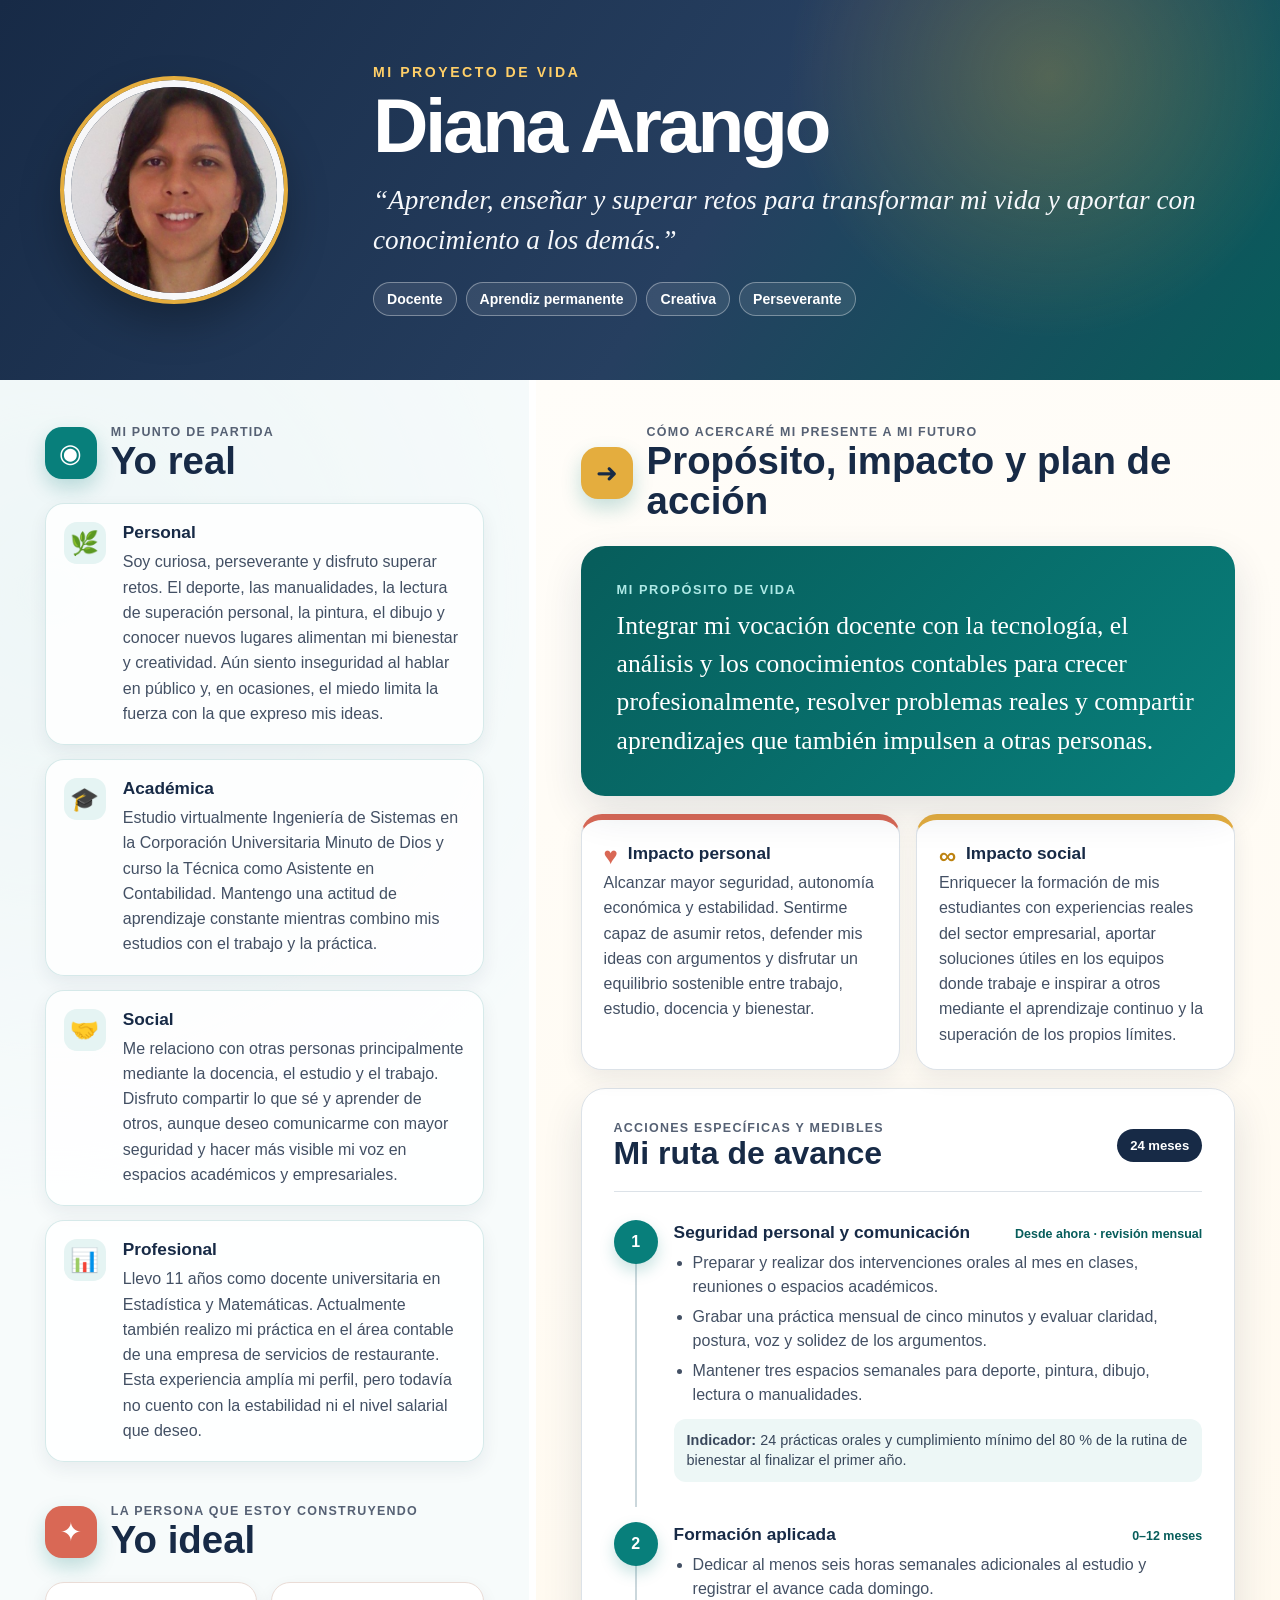
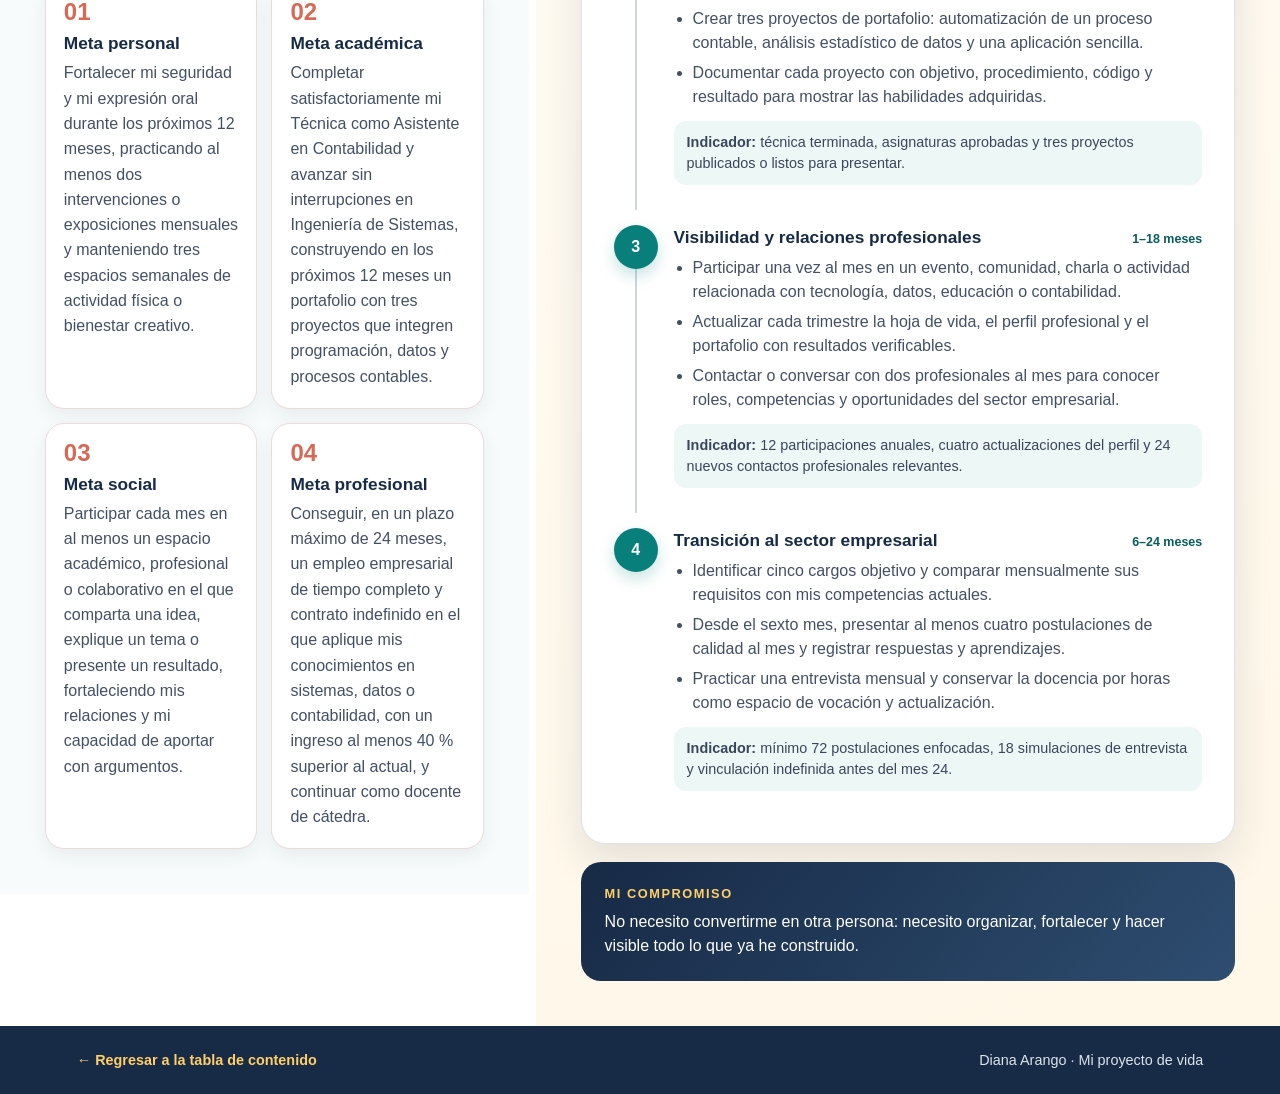
==== parte1.html @ 08da2c07 "Add files via upload" ====
<!DOCTYPE html>
<html lang="es">
<head>
  <meta charset="UTF-8" />
  <meta name="viewport" content="width=device-width, initial-scale=1.0" />
  <meta name="description" content="Proyecto de vida de Diana Arango: perfil actual, perfil proyectado y plan de acción." />
  <title>Mi proyecto de vida | Diana Arango</title>
  <link rel="stylesheet" href="styles.css" />
  <script src="app.js" defer></script>
</head>

<body>
  <main class="page">
    <header class="hero">
      <div class="photo-frame">
        <!-- FOTO: guarda tu imagen en assets/foto-diana.jpg -->
        <img id="profilePhoto" src="assets/foto-diana.jpg" alt="Fotografía de Diana Arango" />
        <div class="photo-placeholder" id="photoPlaceholder" aria-hidden="true">
          <span>📷</span>
          <strong>Aquí va mi foto</strong>
          <small>assets/foto-diana.jpg</small>
        </div>
      </div>

      <div class="hero-copy">
        <p class="eyebrow">MI PROYECTO DE VIDA</p>
        <h1>Diana Arango</h1>
        <p class="life-phrase">“Aprender, enseñar y superar retos para transformar mi vida y aportar con conocimiento a los demás.”</p>
        <div class="identity-tags" aria-label="Rasgos que me identifican">
          <span>Docente</span>
          <span>Aprendiz permanente</span>
          <span>Creativa</span>
          <span>Perseverante</span>
        </div>
      </div>
    </header>

    <section class="infographic" aria-label="Proyecto de vida de Diana Arango">
      <aside class="profiles-column">
        <section class="profile-panel real-panel" aria-labelledby="realTitle">
          <div class="section-heading">
            <span class="heading-icon">◉</span>
            <div>
              <p>Mi punto de partida</p>
              <h2 id="realTitle">Yo real</h2>
            </div>
          </div>

          <div class="dimension-list">
            <article class="dimension-card">
              <span class="dimension-icon">🌿</span>
              <div>
                <h3>Personal</h3>
                <p>Soy curiosa, perseverante y disfruto superar retos. El deporte, las manualidades, la lectura de superación personal, la pintura, el dibujo y conocer nuevos lugares alimentan mi bienestar y creatividad. Aún siento inseguridad al hablar en público y, en ocasiones, el miedo limita la fuerza con la que expreso mis ideas.</p>
              </div>
            </article>

            <article class="dimension-card">
              <span class="dimension-icon">🎓</span>
              <div>
                <h3>Académica</h3>
                <p>Estudio virtualmente Ingeniería de Sistemas en la Corporación Universitaria Minuto de Dios y curso la Técnica como Asistente en Contabilidad. Mantengo una actitud de aprendizaje constante mientras combino mis estudios con el trabajo y la práctica.</p>
              </div>
            </article>

            <article class="dimension-card">
              <span class="dimension-icon">🤝</span>
              <div>
                <h3>Social</h3>
                <p>Me relaciono con otras personas principalmente mediante la docencia, el estudio y el trabajo. Disfruto compartir lo que sé y aprender de otros, aunque deseo comunicarme con mayor seguridad y hacer más visible mi voz en espacios académicos y empresariales.</p>
              </div>
            </article>

            <article class="dimension-card">
              <span class="dimension-icon">📊</span>
              <div>
                <h3>Profesional</h3>
                <p>Llevo 11 años como docente universitaria en Estadística y Matemáticas. Actualmente también realizo mi práctica en el área contable de una empresa de servicios de restaurante. Esta experiencia amplía mi perfil, pero todavía no cuento con la estabilidad ni el nivel salarial que deseo.</p>
              </div>
            </article>
          </div>
        </section>

        <section class="profile-panel ideal-panel" aria-labelledby="idealTitle">
          <div class="section-heading">
            <span class="heading-icon">✦</span>
            <div>
              <p>La persona que estoy construyendo</p>
              <h2 id="idealTitle">Yo ideal</h2>
            </div>
          </div>

          <div class="goal-grid">
            <article class="goal-card">
              <span>01</span>
              <h3>Meta personal</h3>
              <p>Fortalecer mi seguridad y mi expresión oral durante los próximos 12 meses, practicando al menos dos intervenciones o exposiciones mensuales y manteniendo tres espacios semanales de actividad física o bienestar creativo.</p>
            </article>

            <article class="goal-card">
              <span>02</span>
              <h3>Meta académica</h3>
              <p>Completar satisfactoriamente mi Técnica como Asistente en Contabilidad y avanzar sin interrupciones en Ingeniería de Sistemas, construyendo en los próximos 12 meses un portafolio con tres proyectos que integren programación, datos y procesos contables.</p>
            </article>

            <article class="goal-card">
              <span>03</span>
              <h3>Meta social</h3>
              <p>Participar cada mes en al menos un espacio académico, profesional o colaborativo en el que comparta una idea, explique un tema o presente un resultado, fortaleciendo mis relaciones y mi capacidad de aportar con argumentos.</p>
            </article>

            <article class="goal-card">
              <span>04</span>
              <h3>Meta profesional</h3>
              <p>Conseguir, en un plazo máximo de 24 meses, un empleo empresarial de tiempo completo y contrato indefinido en el que aplique mis conocimientos en sistemas, datos o contabilidad, con un ingreso al menos 40 % superior al actual, y continuar como docente de cátedra.</p>
            </article>
          </div>
        </section>
      </aside>

      <section class="action-column" aria-labelledby="purposeTitle">
        <div class="section-heading center-heading">
          <span class="heading-icon">➜</span>
          <div>
            <p>Cómo acercaré mi presente a mi futuro</p>
            <h2 id="purposeTitle">Propósito, impacto y plan de acción</h2>
          </div>
        </div>

        <section class="purpose-statement">
          <p class="purpose-label">Mi propósito de vida</p>
          <blockquote>Integrar mi vocación docente con la tecnología, el análisis y los conocimientos contables para crecer profesionalmente, resolver problemas reales y compartir aprendizajes que también impulsen a otras personas.</blockquote>
        </section>

        <div class="impact-grid">
          <article class="impact-card personal-impact">
            <div class="impact-title">
              <span>♥</span>
              <h3>Impacto personal</h3>
            </div>
            <p>Alcanzar mayor seguridad, autonomía económica y estabilidad. Sentirme capaz de asumir retos, defender mis ideas con argumentos y disfrutar un equilibrio sostenible entre trabajo, estudio, docencia y bienestar.</p>
          </article>

          <article class="impact-card social-impact">
            <div class="impact-title">
              <span>∞</span>
              <h3>Impacto social</h3>
            </div>
            <p>Enriquecer la formación de mis estudiantes con experiencias reales del sector empresarial, aportar soluciones útiles en los equipos donde trabaje e inspirar a otros mediante el aprendizaje continuo y la superación de los propios límites.</p>
          </article>
        </div>

        <section class="roadmap" aria-labelledby="roadmapTitle">
          <div class="roadmap-header">
            <div>
              <p>Acciones específicas y medibles</p>
              <h3 id="roadmapTitle">Mi ruta de avance</h3>
            </div>
            <span class="route-badge">24 meses</span>
          </div>

          <div class="timeline">
            <article class="timeline-item">
              <div class="timeline-marker">1</div>
              <div class="timeline-content">
                <div class="timeline-topline">
                  <h4>Seguridad personal y comunicación</h4>
                  <span>Desde ahora · revisión mensual</span>
                </div>
                <ul>
                  <li>Preparar y realizar dos intervenciones orales al mes en clases, reuniones o espacios académicos.</li>
                  <li>Grabar una práctica mensual de cinco minutos y evaluar claridad, postura, voz y solidez de los argumentos.</li>
                  <li>Mantener tres espacios semanales para deporte, pintura, dibujo, lectura o manualidades.</li>
                </ul>
                <p class="indicator"><strong>Indicador:</strong> 24 prácticas orales y cumplimiento mínimo del 80 % de la rutina de bienestar al finalizar el primer año.</p>
              </div>
            </article>

            <article class="timeline-item">
              <div class="timeline-marker">2</div>
              <div class="timeline-content">
                <div class="timeline-topline">
                  <h4>Formación aplicada</h4>
                  <span>0–12 meses</span>
                </div>
                <ul>
                  <li>Dedicar al menos seis horas semanales adicionales al estudio y registrar el avance cada domingo.</li>
                  <li>Crear tres proyectos de portafolio: automatización de un proceso contable, análisis estadístico de datos y una aplicación sencilla.</li>
                  <li>Documentar cada proyecto con objetivo, procedimiento, código y resultado para mostrar las habilidades adquiridas.</li>
                </ul>
                <p class="indicator"><strong>Indicador:</strong> técnica terminada, asignaturas aprobadas y tres proyectos publicados o listos para presentar.</p>
              </div>
            </article>

            <article class="timeline-item">
              <div class="timeline-marker">3</div>
              <div class="timeline-content">
                <div class="timeline-topline">
                  <h4>Visibilidad y relaciones profesionales</h4>
                  <span>1–18 meses</span>
                </div>
                <ul>
                  <li>Participar una vez al mes en un evento, comunidad, charla o actividad relacionada con tecnología, datos, educación o contabilidad.</li>
                  <li>Actualizar cada trimestre la hoja de vida, el perfil profesional y el portafolio con resultados verificables.</li>
                  <li>Contactar o conversar con dos profesionales al mes para conocer roles, competencias y oportunidades del sector empresarial.</li>
                </ul>
                <p class="indicator"><strong>Indicador:</strong> 12 participaciones anuales, cuatro actualizaciones del perfil y 24 nuevos contactos profesionales relevantes.</p>
              </div>
            </article>

            <article class="timeline-item">
              <div class="timeline-marker">4</div>
              <div class="timeline-content">
                <div class="timeline-topline">
                  <h4>Transición al sector empresarial</h4>
                  <span>6–24 meses</span>
                </div>
                <ul>
                  <li>Identificar cinco cargos objetivo y comparar mensualmente sus requisitos con mis competencias actuales.</li>
                  <li>Desde el sexto mes, presentar al menos cuatro postulaciones de calidad al mes y registrar respuestas y aprendizajes.</li>
                  <li>Practicar una entrevista mensual y conservar la docencia por horas como espacio de vocación y actualización.</li>
                </ul>
                <p class="indicator"><strong>Indicador:</strong> mínimo 72 postulaciones enfocadas, 18 simulaciones de entrevista y vinculación indefinida antes del mes 24.</p>
              </div>
            </article>
          </div>
        </section>

        <section class="closing-box">
          <span>Mi compromiso</span>
          <p>
            No necesito convertirme en otra persona: necesito organizar,
            fortalecer y hacer visible todo lo que ya he construido.
          </p>
        </section>
      </section>
    </section>

    <footer>
      <a href="index.html">← Regresar a la tabla de contenido</a>
      <span>Diana Arango · Mi proyecto de vida</span>
    </footer>
  </main>

  <button
    class="top-button"
    id="topButton"
    type="button"
    aria-label="Volver al inicio"
  >
    ↑
  </button>

  
</body>
</html>
---- styles.css ----
:root {
  --navy: #172a46;
  --navy-soft: #263f60;
  --teal: #087f7b;
  --teal-dark: #075d5b;
  --gold: #e4ad3e;
  --coral: #d96855;
  --sky: #dfeff1;
  --cream: #fff7e8;
  --paper: #ffffff;
  --ink: #172033;
  --muted: #566174;
  --line: #dce2e8;
  --shadow: 0 16px 40px rgba(23, 42, 70, 0.12);
  --radius: 24px;
}

* { box-sizing: border-box; }
html { scroll-behavior: smooth; }

body {
  margin: 0;
  color: var(--ink);
  background: #edf2f5;
  font-family: "Segoe UI", Arial, Helvetica, sans-serif;
  font-size: 16px;
}

.page {
  width: min(1520px, 100%);
  margin: 0 auto;
  background: var(--paper);
  box-shadow: 0 0 55px rgba(23, 42, 70, 0.16);
}

.hero {
  min-height: 330px;
  display: grid;
  grid-template-columns: 245px minmax(0, 1fr);
  align-items: center;
  gap: clamp(28px, 5vw, 72px);
  padding: clamp(32px, 5vw, 70px);
  color: white;
  background:
    radial-gradient(circle at 82% 20%, rgba(228, 173, 62, 0.28), transparent 24%),
    linear-gradient(125deg, var(--navy) 0%, var(--navy-soft) 56%, var(--teal-dark) 100%);
  overflow: hidden;
}

.photo-frame {
  position: relative;
  width: 220px;
  aspect-ratio: 1;
  border-radius: 50%;
  background: rgba(255, 255, 255, 0.1);
  border: 7px solid rgba(255, 255, 255, 0.96);
  outline: 4px solid var(--gold);
  box-shadow: 0 20px 45px rgba(0, 0, 0, 0.3);
  overflow: hidden;
}

.photo-frame img {
  width: 100%;
  height: 100%;
  object-fit: cover;
  object-position: center;
  display: block;
}

.photo-placeholder {
  position: absolute;
  inset: 0;
  display: none;
  place-content: center;
  justify-items: center;
  gap: 6px;
  padding: 20px;
  text-align: center;
  background: linear-gradient(145deg, #294968, #0b6867);
}

.photo-placeholder span { font-size: 2.8rem; }
.photo-placeholder strong { font-size: 1rem; }
.photo-placeholder small { font-size: 0.73rem; opacity: 0.84; }
.hero-copy { max-width: 900px; }

.eyebrow {
  margin: 0 0 8px;
  color: #ffcf68;
  font-size: 0.88rem;
  font-weight: 800;
  letter-spacing: 0.18em;
}

.hero h1 {
  margin: 0;
  font-size: clamp(2.9rem, 6vw, 5.4rem);
  line-height: 0.98;
  letter-spacing: -0.045em;
}

.life-phrase {
  max-width: 880px;
  margin: 18px 0 22px;
  color: #f6f8fb;
  font-family: Georgia, "Times New Roman", serif;
  font-size: clamp(1.18rem, 2.2vw, 1.7rem);
  font-style: italic;
  line-height: 1.45;
}

.identity-tags { display: flex; flex-wrap: wrap; gap: 9px; }

.identity-tags span {
  padding: 8px 13px;
  border: 1px solid rgba(255, 255, 255, 0.35);
  border-radius: 999px;
  background: rgba(255, 255, 255, 0.09);
  font-size: 0.88rem;
  font-weight: 700;
}

.infographic {
  display: grid;
  grid-template-columns: minmax(430px, 0.9fr) minmax(560px, 1.25fr);
  align-items: start;
}

.profiles-column {
  padding: clamp(26px, 3.5vw, 52px);
  background:
    linear-gradient(rgba(255,255,255,.75), rgba(255,255,255,.75)),
    radial-gradient(circle at 10% 10%, #bcdde0, transparent 32%),
    var(--sky);
  border-right: 7px solid white;
}

.profile-panel + .profile-panel { margin-top: 42px; }

.section-heading {
  display: flex;
  align-items: center;
  gap: 14px;
  margin-bottom: 22px;
}

.section-heading p, .roadmap-header p {
  margin: 0 0 2px;
  color: var(--muted);
  font-size: 0.78rem;
  font-weight: 800;
  letter-spacing: 0.1em;
  text-transform: uppercase;
}

.section-heading h2, .roadmap-header h3 {
  margin: 0;
  color: var(--navy);
  font-size: clamp(1.75rem, 3vw, 2.5rem);
  line-height: 1.05;
}

.heading-icon {
  flex: 0 0 auto;
  width: 52px;
  height: 52px;
  display: grid;
  place-items: center;
  border-radius: 17px;
  color: white;
  background: var(--teal);
  font-size: 1.65rem;
  box-shadow: 0 9px 20px rgba(8, 127, 123, 0.24);
}

.dimension-list { display: grid; gap: 14px; }

.dimension-card {
  display: grid;
  grid-template-columns: 46px 1fr;
  gap: 13px;
  padding: 18px;
  border: 1px solid rgba(8, 127, 123, 0.16);
  border-radius: 19px;
  background: rgba(255, 255, 255, 0.83);
  box-shadow: 0 7px 18px rgba(23, 42, 70, 0.07);
}

.dimension-icon {
  width: 42px;
  height: 42px;
  display: grid;
  place-items: center;
  border-radius: 13px;
  background: #e5f4f3;
  font-size: 1.45rem;
}

.dimension-card h3, .goal-card h3, .impact-card h3 {
  margin: 0 0 6px;
  color: var(--navy);
  font-size: 1.08rem;
}

.dimension-card p, .goal-card p, .impact-card p {
  margin: 0;
  color: #435064;
  line-height: 1.58;
}

.ideal-panel .heading-icon { background: var(--coral); }
.goal-grid { display: grid; grid-template-columns: 1fr 1fr; gap: 14px; }

.goal-card {
  position: relative;
  min-height: 250px;
  padding: 50px 18px 19px;
  border-radius: 19px;
  background: var(--paper);
  border: 1px solid #eadcd6;
  box-shadow: 0 7px 18px rgba(23, 42, 70, 0.07);
}

.goal-card > span {
  position: absolute;
  top: 15px;
  left: 18px;
  color: var(--coral);
  font-size: 1.5rem;
  font-weight: 900;
}

.action-column {
  padding: clamp(26px, 3.5vw, 52px);
  background: linear-gradient(160deg, #fffdf9 0%, var(--cream) 100%);
}

.center-heading { margin-bottom: 24px; }
.center-heading .heading-icon { background: var(--gold); color: var(--navy); }

.purpose-statement {
  position: relative;
  padding: clamp(24px, 3vw, 36px);
  border-radius: var(--radius);
  color: white;
  background: linear-gradient(135deg, var(--teal-dark), var(--teal));
  box-shadow: var(--shadow);
}

.purpose-label {
  margin: 0 0 10px;
  color: #aee9e6;
  font-size: 0.8rem;
  font-weight: 800;
  letter-spacing: 0.12em;
  text-transform: uppercase;
}

.purpose-statement blockquote {
  margin: 0;
  font-family: Georgia, "Times New Roman", serif;
  font-size: clamp(1.22rem, 2vw, 1.65rem);
  line-height: 1.5;
}

.impact-grid { display: grid; grid-template-columns: 1fr 1fr; gap: 16px; margin: 18px 0; }

.impact-card {
  padding: 22px;
  border-radius: 21px;
  background: white;
  border: 1px solid var(--line);
  box-shadow: 0 8px 22px rgba(23, 42, 70, 0.08);
}

.personal-impact { border-top: 6px solid var(--coral); }
.social-impact { border-top: 6px solid var(--gold); }
.impact-title { display: flex; align-items: center; gap: 10px; }
.impact-title span { color: var(--coral); font-size: 1.5rem; font-weight: 900; }
.social-impact .impact-title span { color: #bd8311; }

.roadmap {
  padding: clamp(22px, 3vw, 32px);
  border-radius: var(--radius);
  background: white;
  border: 1px solid var(--line);
  box-shadow: var(--shadow);
}

.roadmap-header {
  display: flex;
  justify-content: space-between;
  align-items: center;
  gap: 16px;
  padding-bottom: 20px;
  border-bottom: 1px solid var(--line);
}

.roadmap-header h3 { font-size: clamp(1.55rem, 2.5vw, 2rem); }

.route-badge {
  flex: 0 0 auto;
  padding: 9px 13px;
  border-radius: 999px;
  color: white;
  background: var(--navy);
  font-size: 0.82rem;
  font-weight: 800;
}

.timeline { margin-top: 8px; }

.timeline-item {
  display: grid;
  grid-template-columns: 44px 1fr;
  gap: 16px;
  position: relative;
  padding: 20px 0;
}

.timeline-item:not(:last-child)::before {
  content: "";
  position: absolute;
  left: 21px;
  top: 58px;
  bottom: -5px;
  width: 2px;
  background: #cbd7dc;
}

.timeline-marker {
  position: relative;
  z-index: 1;
  width: 44px;
  height: 44px;
  display: grid;
  place-items: center;
  border-radius: 50%;
  color: white;
  background: var(--teal);
  font-weight: 900;
  box-shadow: 0 7px 15px rgba(8, 127, 123, 0.22);
}

.timeline-topline { display: flex; justify-content: space-between; align-items: baseline; gap: 14px; }

.timeline-topline h4 {
  margin: 2px 0 8px;
  color: var(--navy);
  font-size: 1.08rem;
}

.timeline-topline span {
  flex: 0 0 auto;
  color: var(--teal-dark);
  font-size: 0.78rem;
  font-weight: 800;
}

.timeline-content ul { margin: 0; padding-left: 19px; color: #435064; line-height: 1.5; }
.timeline-content li + li { margin-top: 6px; }

.indicator {
  margin: 12px 0 0;
  padding: 11px 13px;
  border-radius: 12px;
  color: #39475b;
  background: #edf7f6;
  font-size: 0.9rem;
  line-height: 1.45;
}

.closing-box {
  margin-top: 18px;
  padding: 22px 24px;
  border-radius: 20px;
  color: white;
  background: linear-gradient(130deg, var(--navy), #2e4d70);
}

.closing-box span {
  color: #ffcf68;
  font-size: 0.8rem;
  font-weight: 900;
  letter-spacing: 0.12em;
  text-transform: uppercase;
}

.closing-box p { margin: 8px 0 0; line-height: 1.55; }

.top-button {
  position: fixed;
  right: 20px;
  bottom: 20px;
  width: 48px;
  height: 48px;
  border: 0;
  border-radius: 50%;
  color: white;
  background: var(--teal);
  box-shadow: 0 10px 25px rgba(23, 42, 70, 0.25);
  cursor: pointer;
  font-size: 1.35rem;
  opacity: 0;
  pointer-events: none;
  transform: translateY(10px);
  transition: 0.2s ease;
}

.top-button.visible { opacity: 1; pointer-events: auto; transform: translateY(0); }
.top-button:focus-visible { outline: 3px solid var(--gold); outline-offset: 3px; }

footer {
  display: flex;
  justify-content: space-between;
  align-items: center;
  gap: 20px;
  padding: 26px clamp(28px, 6vw, 82px);
  color: #dce5ea;
  background: var(--navy);
  font-size: 0.9rem;
}

footer a {
  color: #ffcf68;
  font-weight: 800;
  text-decoration: none;
}

footer a:hover {
  text-decoration: underline;
}

footer a:focus-visible {
  outline: 3px solid var(--gold);
  outline-offset: 3px;
}

@media (max-width: 760px) {
  footer {
    flex-direction: column;
    align-items: flex-start;
  }
}

@media (max-width: 1120px) {
  .infographic { grid-template-columns: 1fr; }
  .profiles-column { border-right: 0; border-bottom: 7px solid white; }
  .goal-card { min-height: 0; }
}

@media (max-width: 720px) {
  .hero { grid-template-columns: 1fr; justify-items: center; text-align: center; }
  .photo-frame { width: 180px; }
  .identity-tags { justify-content: center; }
  .goal-grid, .impact-grid { grid-template-columns: 1fr; }
  .timeline-topline { display: block; }
  .timeline-topline span { display: block; margin-bottom: 9px; }
}

@media (max-width: 480px) {
  .hero, .profiles-column, .action-column { padding: 24px 16px; }
  .hero h1 { font-size: 2.65rem; }
  .dimension-card { grid-template-columns: 1fr; }
  .dimension-icon { margin-bottom: 2px; }
  .roadmap { padding: 20px 15px; }
  .timeline-item { grid-template-columns: 38px 1fr; gap: 11px; }
  .timeline-marker { width: 38px; height: 38px; }
  .timeline-item:not(:last-child)::before { left: 18px; top: 51px; }
}

@media print {
  body { background: white; }
  .page { width: 100%; box-shadow: none; }
  .hero { min-height: auto; padding: 28px; }
  .infographic { display: block; }
  .profiles-column, .action-column { padding: 28px; border: 0; }
  .top-button { display: none; }
  .dimension-card, .goal-card, .impact-card, .roadmap { break-inside: avoid; box-shadow: none; }
}
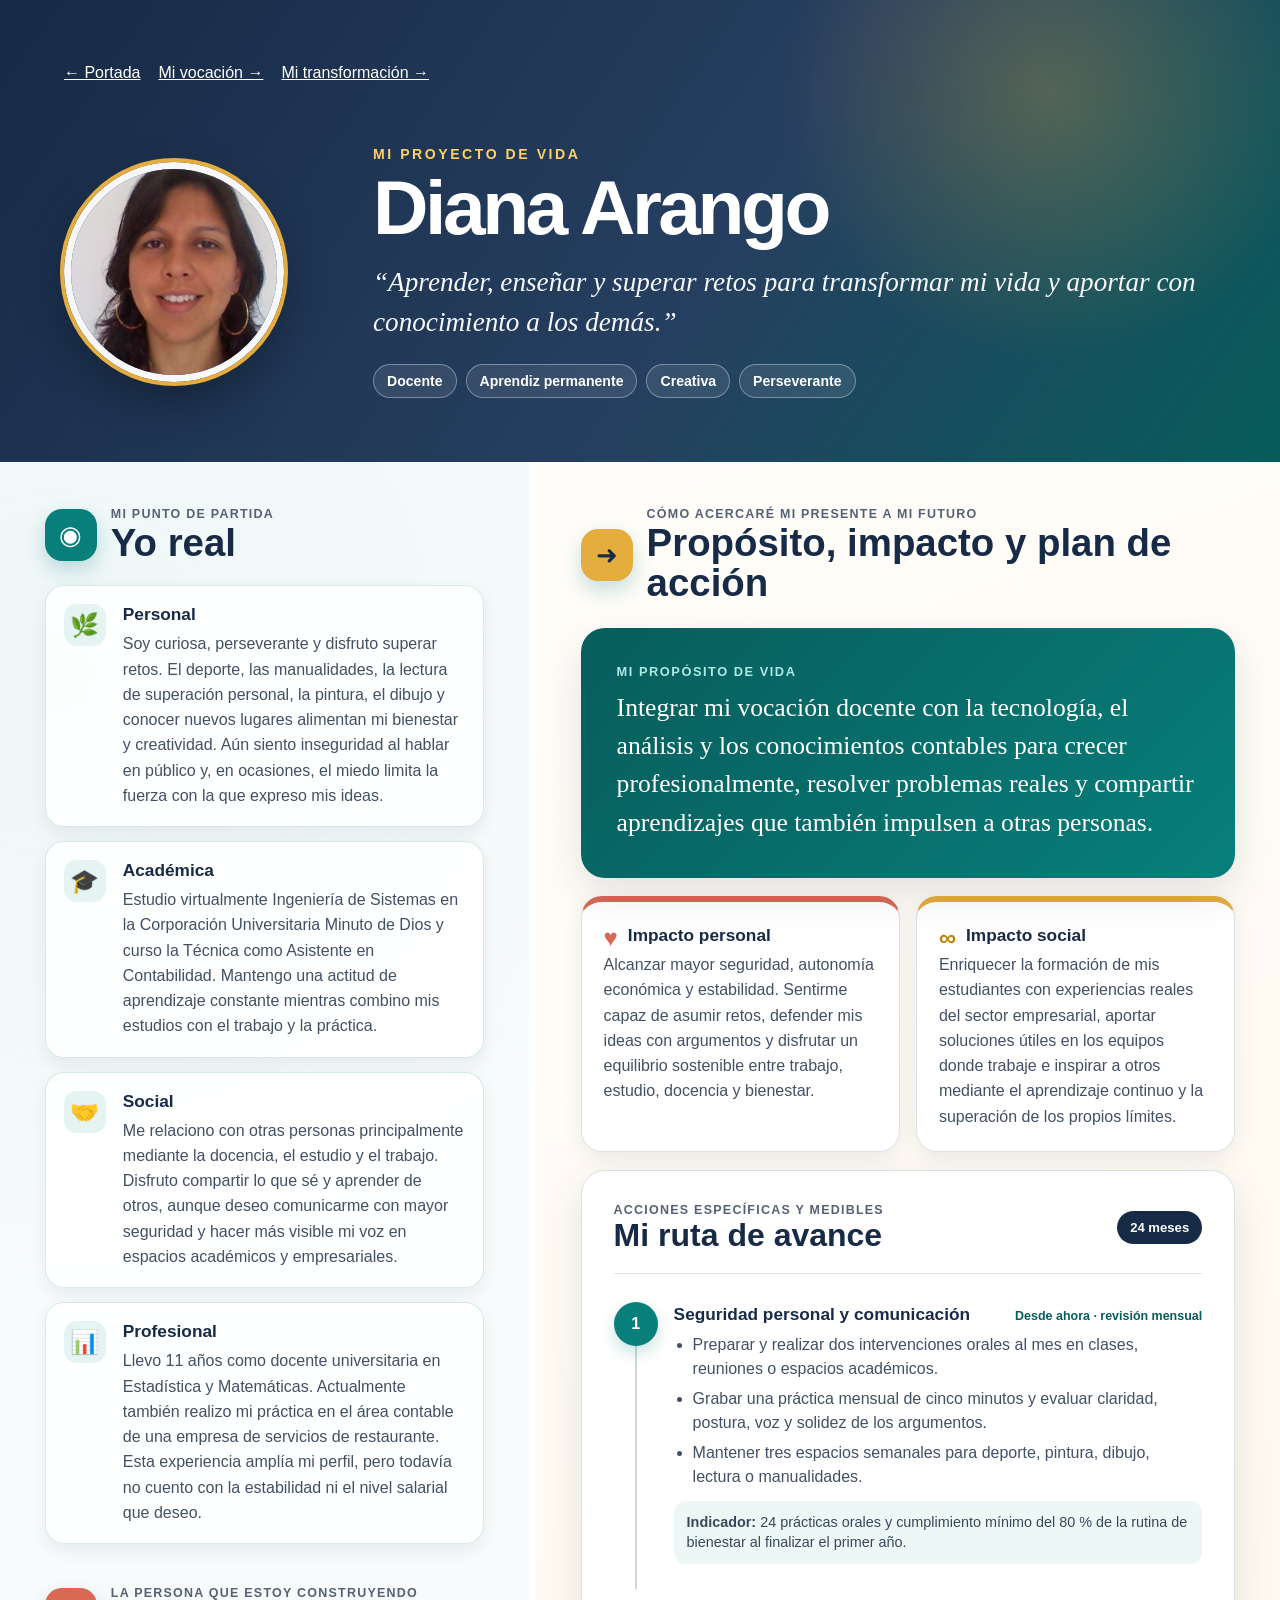
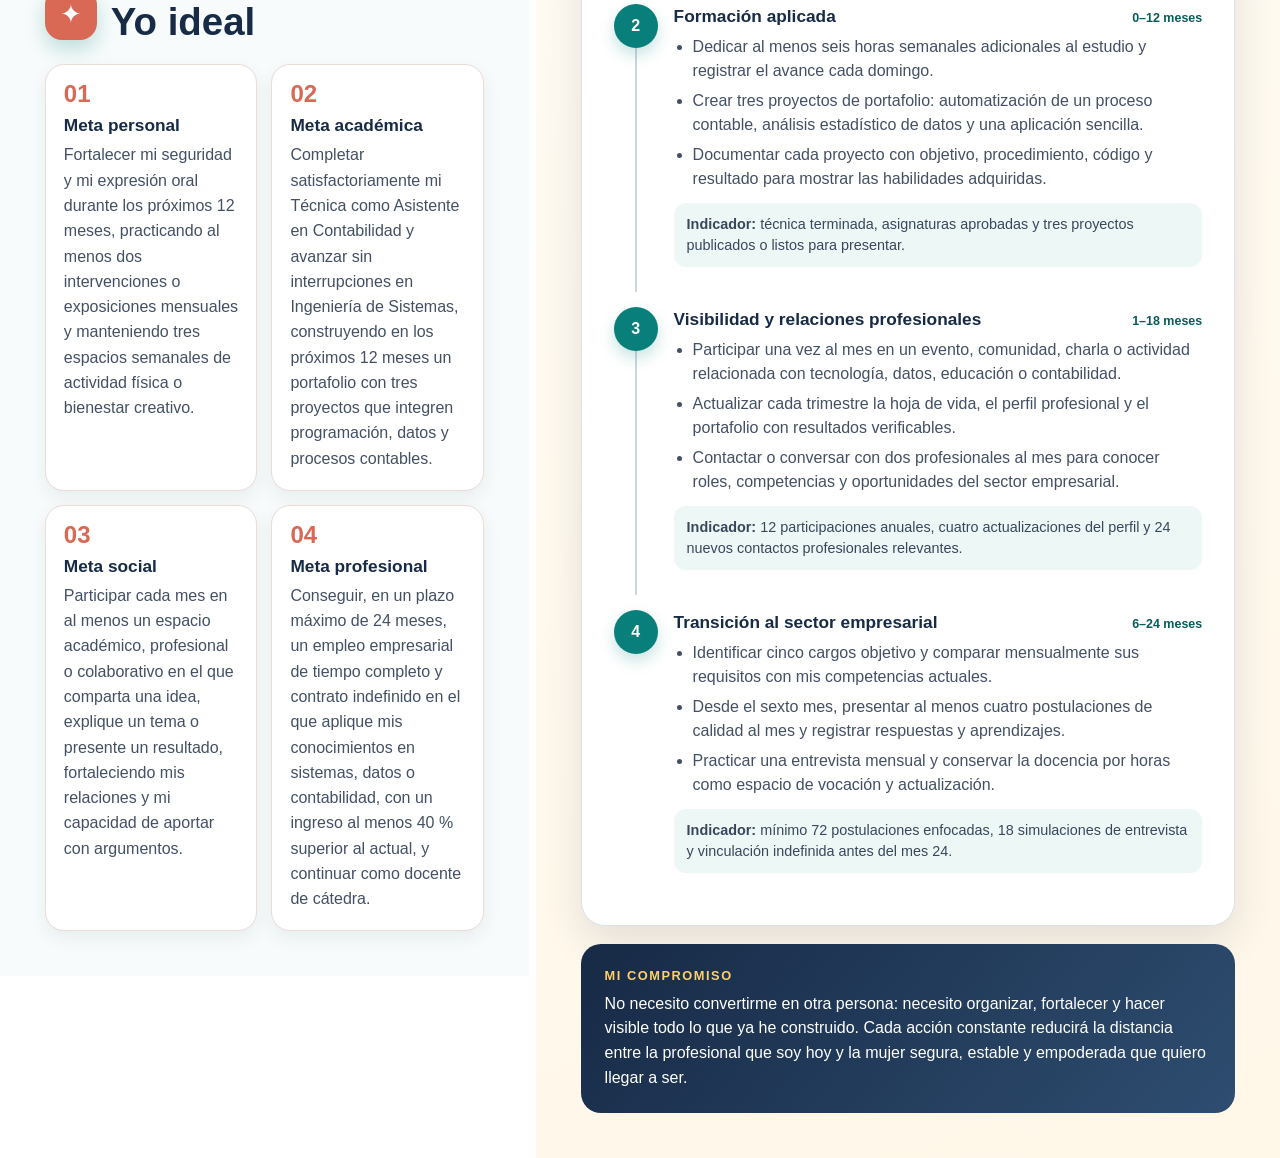
==== commit e2f932bd: "Add files via upload" ====
--- a/parte1.html
+++ b/parte1.html
@@ -11,10 +11,10 @@
 
 <body>
   <main class="page">
-    <header class="hero">
+    <header class="hero"><nav aria-label="Navegación" style="grid-column:1/-1;display:flex;gap:18px;flex-wrap:wrap"><a href="index.html" style="color:inherit">← Portada</a><a href="parte2.html" style="color:inherit">Mi vocación →</a><a href="parte3.html" style="color:inherit">Mi transformación →</a></nav>
       <div class="photo-frame">
         <!-- FOTO: guarda tu imagen en assets/foto-diana.jpg -->
-        <img id="profilePhoto" src="assets/foto-diana.jpg" alt="Fotografía de Diana Arango" />
+        <img id="profilePhoto" src="assets/foto-diana.jpg" alt="Monograma DA de Diana Arango" />
         <div class="photo-placeholder" id="photoPlaceholder" aria-hidden="true">
           <span>📷</span>
           <strong>Aquí va mi foto</strong>
@@ -228,29 +228,12 @@
 
         <section class="closing-box">
           <span>Mi compromiso</span>
-          <p>
-            No necesito convertirme en otra persona: necesito organizar,
-            fortalecer y hacer visible todo lo que ya he construido.
-          </p>
+          <p>No necesito convertirme en otra persona: necesito organizar, fortalecer y hacer visible todo lo que ya he construido. Cada acción constante reducirá la distancia entre la profesional que soy hoy y la mujer segura, estable y empoderada que quiero llegar a ser.</p>
         </section>
       </section>
     </section>
-
-    <footer>
-      <a href="index.html">← Regresar a la tabla de contenido</a>
-      <span>Diana Arango · Mi proyecto de vida</span>
-    </footer>
   </main>
 
-  <button
-    class="top-button"
-    id="topButton"
-    type="button"
-    aria-label="Volver al inicio"
-  >
-    ↑
-  </button>
-
-  
+  <button class="top-button" id="topButton" type="button" aria-label="Volver al inicio">↑</button>
 </body>
 </html>
--- a/styles.css
+++ b/styles.css
@@ -410,39 +410,6 @@
 .top-button.visible { opacity: 1; pointer-events: auto; transform: translateY(0); }
 .top-button:focus-visible { outline: 3px solid var(--gold); outline-offset: 3px; }
 
-footer {
-  display: flex;
-  justify-content: space-between;
-  align-items: center;
-  gap: 20px;
-  padding: 26px clamp(28px, 6vw, 82px);
-  color: #dce5ea;
-  background: var(--navy);
-  font-size: 0.9rem;
-}
-
-footer a {
-  color: #ffcf68;
-  font-weight: 800;
-  text-decoration: none;
-}
-
-footer a:hover {
-  text-decoration: underline;
-}
-
-footer a:focus-visible {
-  outline: 3px solid var(--gold);
-  outline-offset: 3px;
-}
-
-@media (max-width: 760px) {
-  footer {
-    flex-direction: column;
-    align-items: flex-start;
-  }
-}
-
 @media (max-width: 1120px) {
   .infographic { grid-template-columns: 1fr; }
   .profiles-column { border-right: 0; border-bottom: 7px solid white; }
